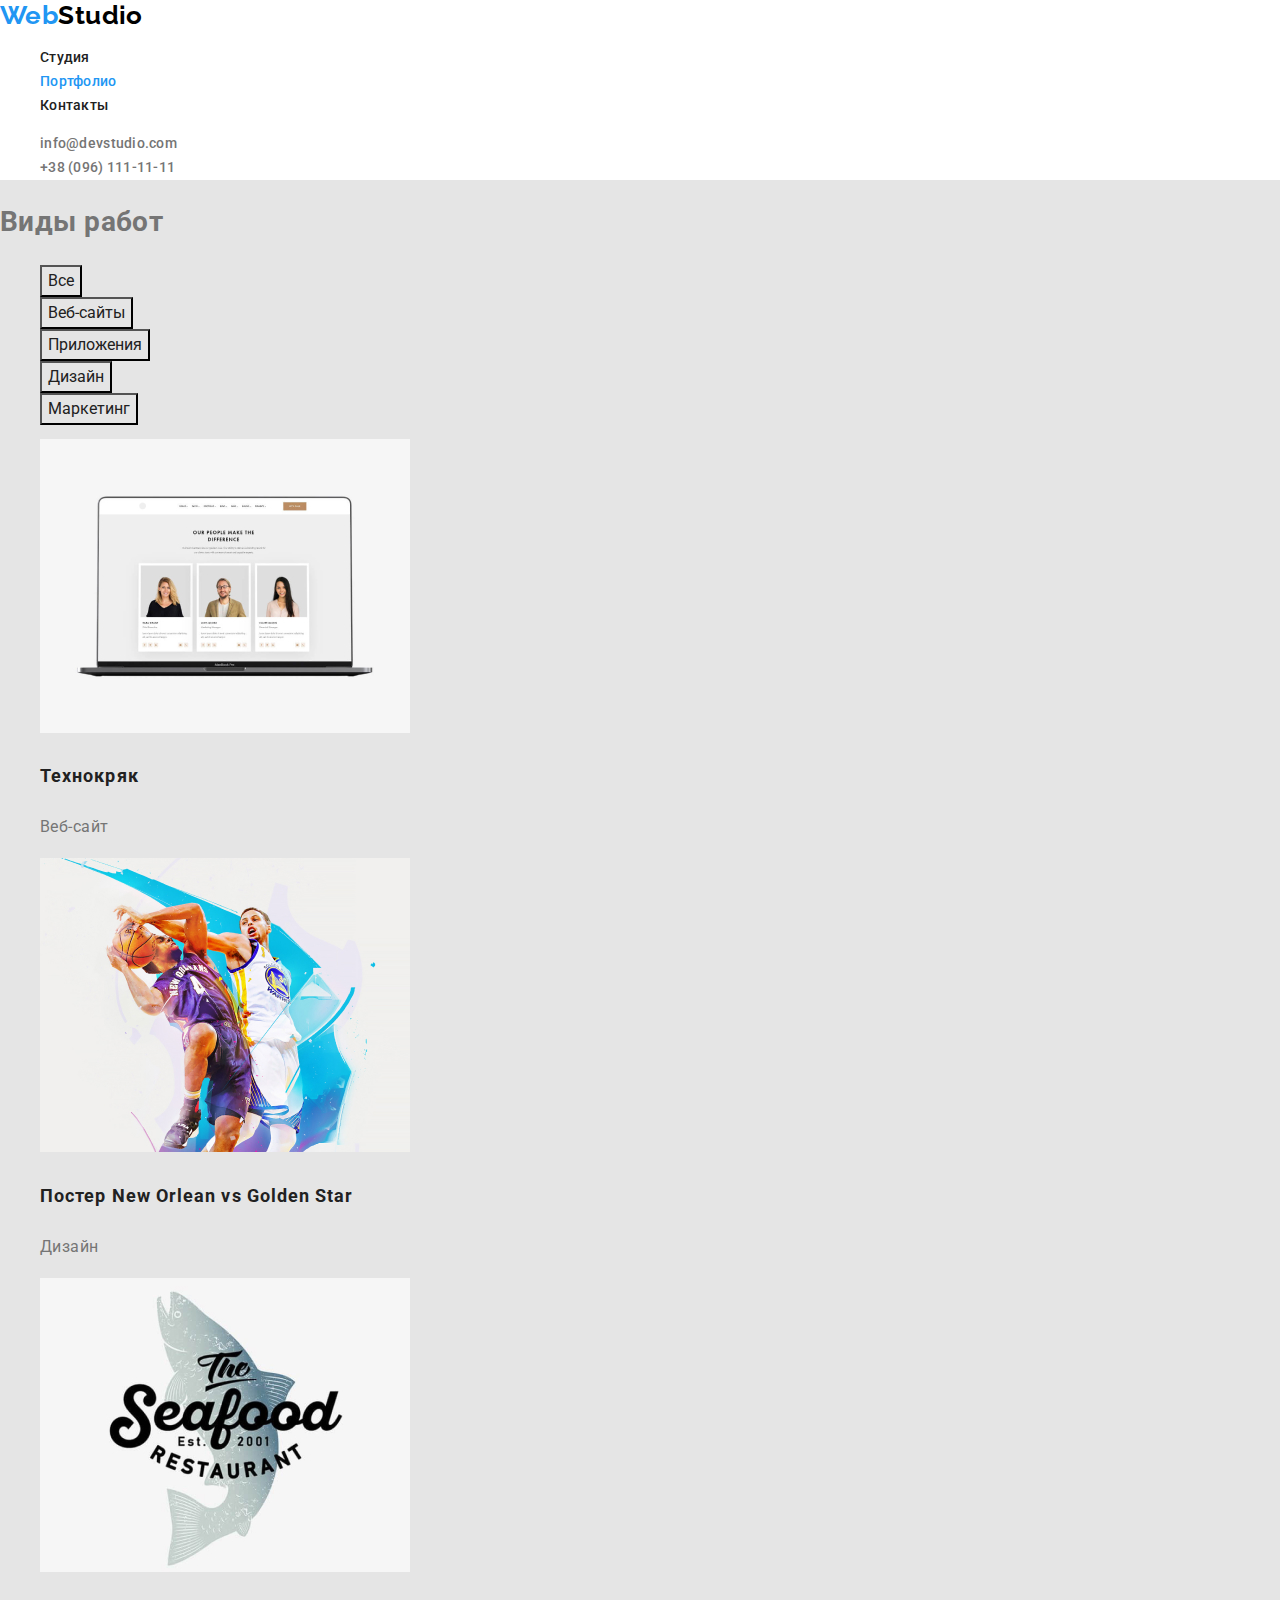
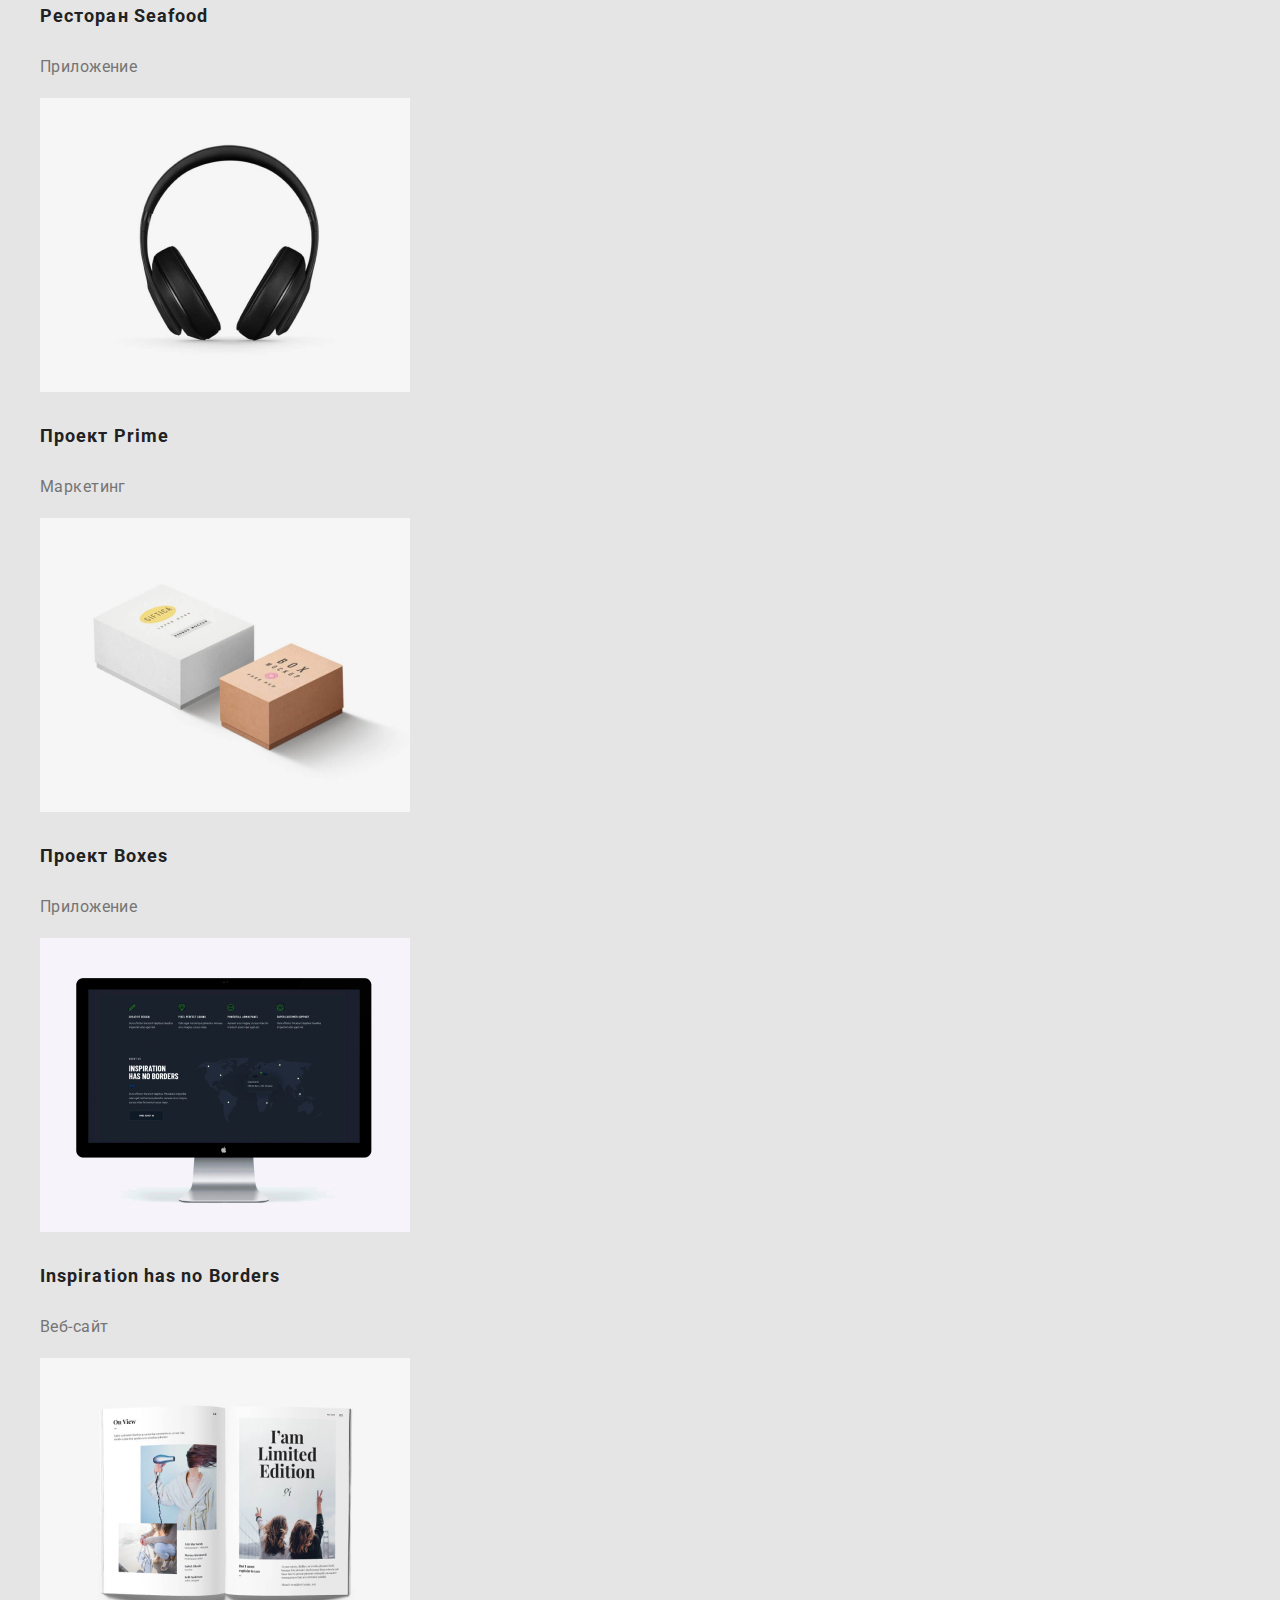
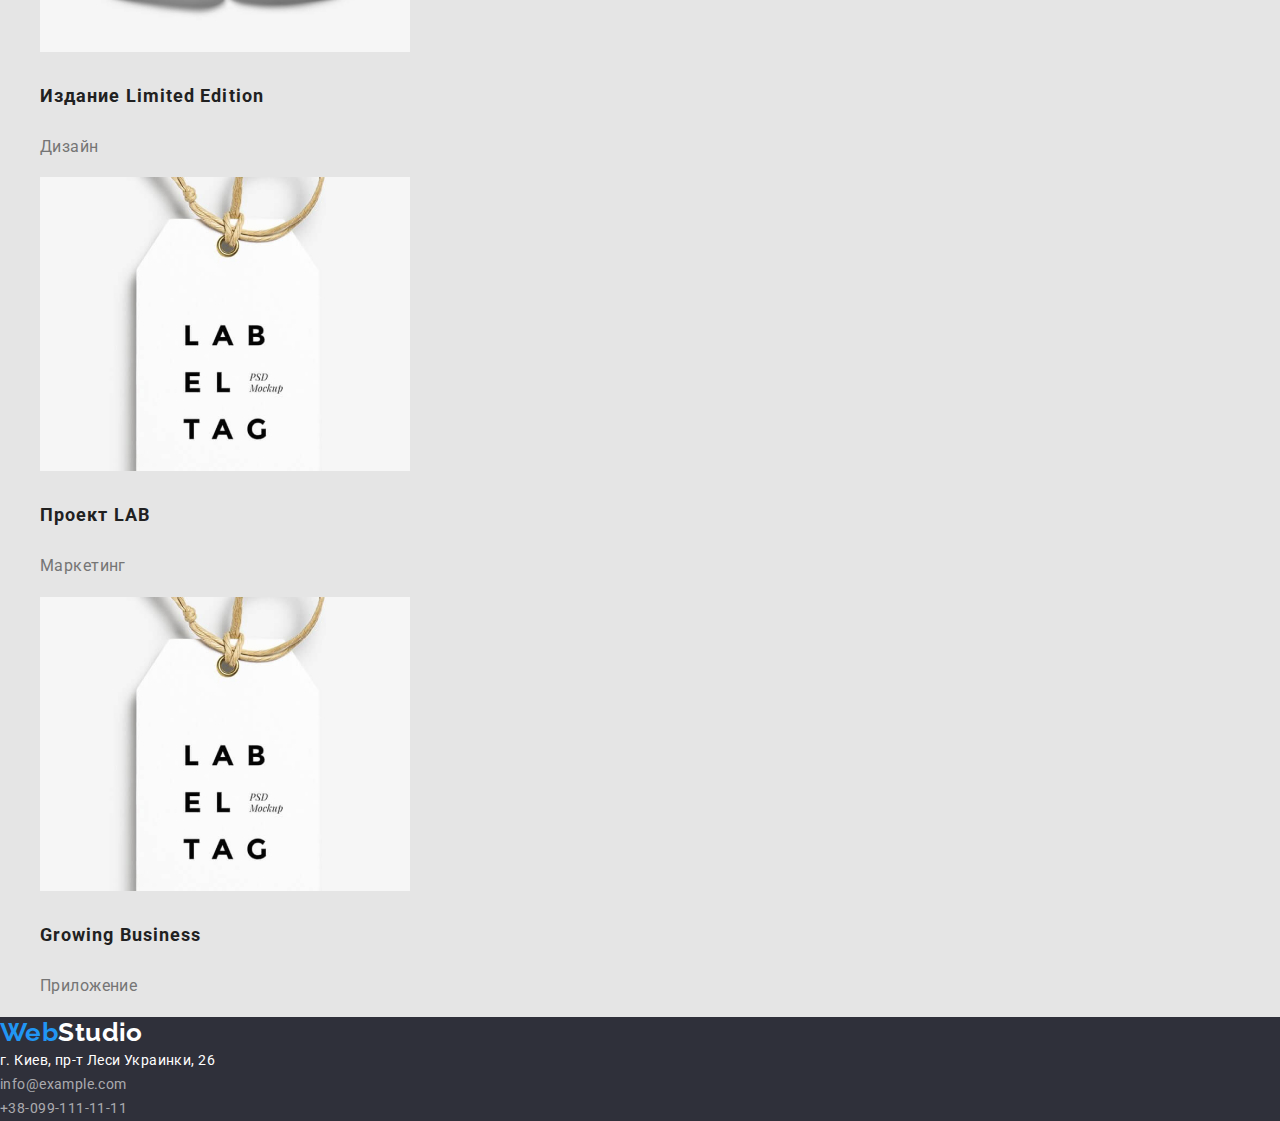
==== portfolio.html @ 55224fce "Копирование файлов" ====
<!DOCTYPE html>
<html lang="en">
  <head>
    <meta charset="UTF-8" />
    <meta name="viewport" content="width=device-width, initial-scale=1.0" />
    <title>Portfolio</title>
    <link
      rel="stylesheet"
      href="https://cdnjs.cloudflare.com/ajax/libs/modern-normalize/0.7.0/modern-normalize.min.css"
    />
    <link
      href="https://fonts.googleapis.com/css2?family=Raleway:wght@700&family=Roboto:wght@400;500;700;900&display=swap"
      rel="stylesheet"
    />
    <link rel="stylesheet" href="./css/style.css" />
  </head>

  <body class="body">
    <!--Шапка сайта-->
    <header class="header">
      <nav>
        <a href="./index.html" class="logo"
          ><span class="accent-logo">Web</span>Studio</a
        >

        <ul class="site-nav list">
          <li><a href="./index.html" class="link">Студия</a></li>
          <li><a href="./portfolio.html" class="link-current">Портфолио</a></li>
          <li><a href=" " class="link">Контакты</a></li>
        </ul>
      </nav>

      <ul class="adress list">
        <li>
          <a href="mailto:info@devstudio.com" class="email-tel"
            >info@devstudio.com</a
          >
        </li>
        <li>
          <a href="tel:+38096-111-11-11" class="email-tel"
            >+38 (096) 111-11-11</a
          >
        </li>
      </ul>
    </header>
    <main>
      <!--Портфолио-->
      <h1>Виды работ</h1>
      <ul class="list">
        <li><button type="button" class="button">Все</button></li>
        <li><button type="button" class="button">Веб-сайты</button></li>
        <li><button type="button" class="button">Приложения</button></li>
        <li><button type="button" class="button">Дизайн</button></li>
        <li><button type="button" class="button">Маркетинг</button></li>
      </ul>
      <section>
        <ul class="list">
          <li>
            <a href=""
              ><img
                src="./portfolio_images/img1.jpg"
                alt="фото людей"
                width="370"
              />
            </a>
            <h3 class="name-project">Технокряк</h3>
            <p class="name-work">
              Веб-сайт
            </p>
          </li>
          <li>
            <a href=""
              ><img
                src="./portfolio_images/img2.jpg"
                alt="спортсмены"
                width="370"
              />
            </a>
            <h3 class="name-project">Постер New Orlean vs Golden Star</h3>
            <p class="name-work">
              Дизайн
            </p>
          </li>
          <li>
            <a href=""
              ><img
                src="./portfolio_images/img3.jpg"
                alt="лого ресторана"
                width="370"
              />
            </a>
            <h3 class="name-project">Ресторан Seafood</h3>
            <p class="name-work">
              Приложение
            </p>
          </li>
          <li>
            <a href=""
              ><img
                src="./portfolio_images/img4.jpg"
                alt="наушники"
                width="370"
              />
            </a>
            <h3 class="name-project">Проект Prime</h3>
            <p class="name-work">
              Маркетинг
            </p>
          </li>
          <li>
            <a href=""
              ><img
                src="./portfolio_images/img5.jpg"
                alt="коробки"
                width="370"
              />
            </a>
            <h3 class="name-project">Проект Boxes</h3>
            <p class="name-work">
              Приложение
            </p>
          </li>
          <li>
            <a href=""
              ><img
                src="./portfolio_images/img6.jpg"
                alt="монитор"
                width="370"
              />
            </a>
            <h3 class="name-project">Inspiration has no Borders</h3>
            <p class="name-work">
              Веб-сайт
            </p>
          </li>
          <li>
            <a href=""
              ><img
                src="./portfolio_images/img7.jpg"
                alt="журнал"
                width="370"
              />
            </a>
            <h3 class="name-project">Издание Limited Edition</h3>
            <p class="name-work">
              Дизайн
            </p>
          </li>
          <li>
            <a href=""
              ><img src="./portfolio_images/img8.jpg" alt="лэйба" width="370" />
            </a>
            <h3 class="name-project">Проект LAB</h3>
            <p class="name-work">
              Маркетинг
            </p>
          </li>
          <li>
            <a href=""
              ><img
                src="./portfolio_images/img9.jpg"
                alt="наушники"
                width="370"
              />
            </a>
            <h3 class="name-project">Growing Business</h3>
            <p class="name-work">
              Приложение
            </p>
          </li>
        </ul>
      </section>
    </main>
    <!--Футер-->
    <footer class="footer">
      <a href="/" class="logo"><span class="accent-logo">Web</span>Studio</a>
      <address class="adress">
        г. Киев, пр-т Леси Украинки, 26 <br />
        <a href="mailto:info@example.com" class="email-tel">info@example.com</a>
        <br />
        <a href="tel:+38-099-111-11-11" class="email-tel">+38-099-111-11-11</a>
      </address>
    </footer>
  </body>
</html>
---- css/style.css ----
:root {
  --primary-text-colour: #757575;
  --title-text-colour: #212121;
  --accent-colour: #2196f3;
  --footer-text-colour: #ffffff;
  --background-buton: #f5f4fa;
  --primary-background-color: #e5e5e5;
  --sec-background-color: #f5f4fa;
  --background-header: #ffffff;
  --background-footer-hero: #2f303a;
}

.header {
  background-color: var(--background-header);
}

.body {
  background-color: var(--primary-background-color);
  color: var(--primary-text-colour);
  font-family: Roboto, sans-serif;
  font-size: 14px;
  font-weight: 400;
  letter-spacing: 0.03em;
  line-height: 1.71;
  font-style: normal;
}

.accent-logo {
  color: var(--accent-colour);
}

.logo {
  color: #000000;
  font-family: Raleway, sans-serif;
  font-style: normal;
  font-weight: 700;
  font-size: 26px;
  line-height: 1.2;
  text-decoration: none;
}

footer .logo {
  color: #ffffff;
  font-family: Raleway, sans-serif;
}

.list {
  list-style: none;
}

.header .email-tel {
  color: var(--primary-text-colour);
  font-weight: 500;
  line-height: 1.2;
  letter-spacing: 0.02em;
  text-decoration: none;
}

.header .email-tel:hover,
.header .email-tel:focus {
  color: var(--accent-colour);
}

.section-team {
  background-color: var(--sec-background-color);
}
.link {
  color: var(--title-text-colour);
  font-weight: 500;
  line-height: 1.14;
  letter-spacing: 0.02em;
  text-decoration: none;
}

.link:hover,
.link:focus {
  color: var(--accent-colour);
}
.link-current {
  color: var(--accent-colour);
  font-weight: 500;
  line-height: 1.14;
  letter-spacing: 0.02em;
  text-decoration: none;
}
.section-title {
  color: var(--title-text-colour);
  font-weight: 700;
  font-size: 36px;
  line-height: 1.17;
  text-align: center;
}

.hero {
  background-color: var(--background-footer-hero);
}
.hero-title {
  color: #ffffff;
  font-weight: 900;
  font-size: 44px;
  line-height: 1.36;
  text-align: center;
  letter-spacing: 0.06em;
  text-transform: uppercase;
}

.section-feature .list-title {
  color: var(--title-text-colour);
  font-size: 14px;
  font-weight: 700;
  line-height: 1.14;
  text-transform: uppercase;
}

.section-team .list-title {
  color: var(--title-text-colour);
  font-weight: 500;
  font-size: 16px;
  line-height: 1.19;
}

.section-team .text {
  font-size: 16px;
  line-height: 1.19;
}

.footer {
  background-color: var(--background-footer-hero);
}

.adress {
  color: #ffffff;
  font-style: normal;
}

.footer .email-tel {
  color: rgba(255, 255, 255, 0.6);
  text-decoration: none;
}
.email-tel:hover,
.email-tel:focus {
  color: var(--accent-colour);
}

.button {
  color: var(--title-text-colour);
  background-color: var(--primary-background-color);
  font-size: 16px;
  line-height: 1.62;
  font-family: inherit;
}
.button:hover,
.button:focus {
  color: #ffffff;
  background-color: var(--accent-colour);
}

.hero-button {
  color: #ffffff;
  background-color: var(--accent-colour);
  font-weight: 700;
  font-size: 16px;
  line-height: 1.87;
  letter-spacing: 0.06em;
  font-family: inherit;
}

.name-work {
  font-size: 16px;
  line-height: 1.87;
}
.name-project {
  color: var(--title-text-colour);
  font-weight: bold;
  font-size: 18px;
  line-height: 2;
  letter-spacing: 0.06em;
}

/*цвет лого #2196F3 и #000000 */
/*основной цвет шапки и тела #212121 */
/*цвет телефона #757575 */
/* вторичный цвет #757575  */
/*белого фона #FFFFFF*/
/*цвет емайл и телефона в футере rgba(255, 255, 255, 0.6)*/
/* основной цвет фона #E5E5E5 */
/* дополнительный цвет фона #F5F4FA */
/* цвет фона футера #2F303A */
/* цвет фона хедера #FFFFFF */
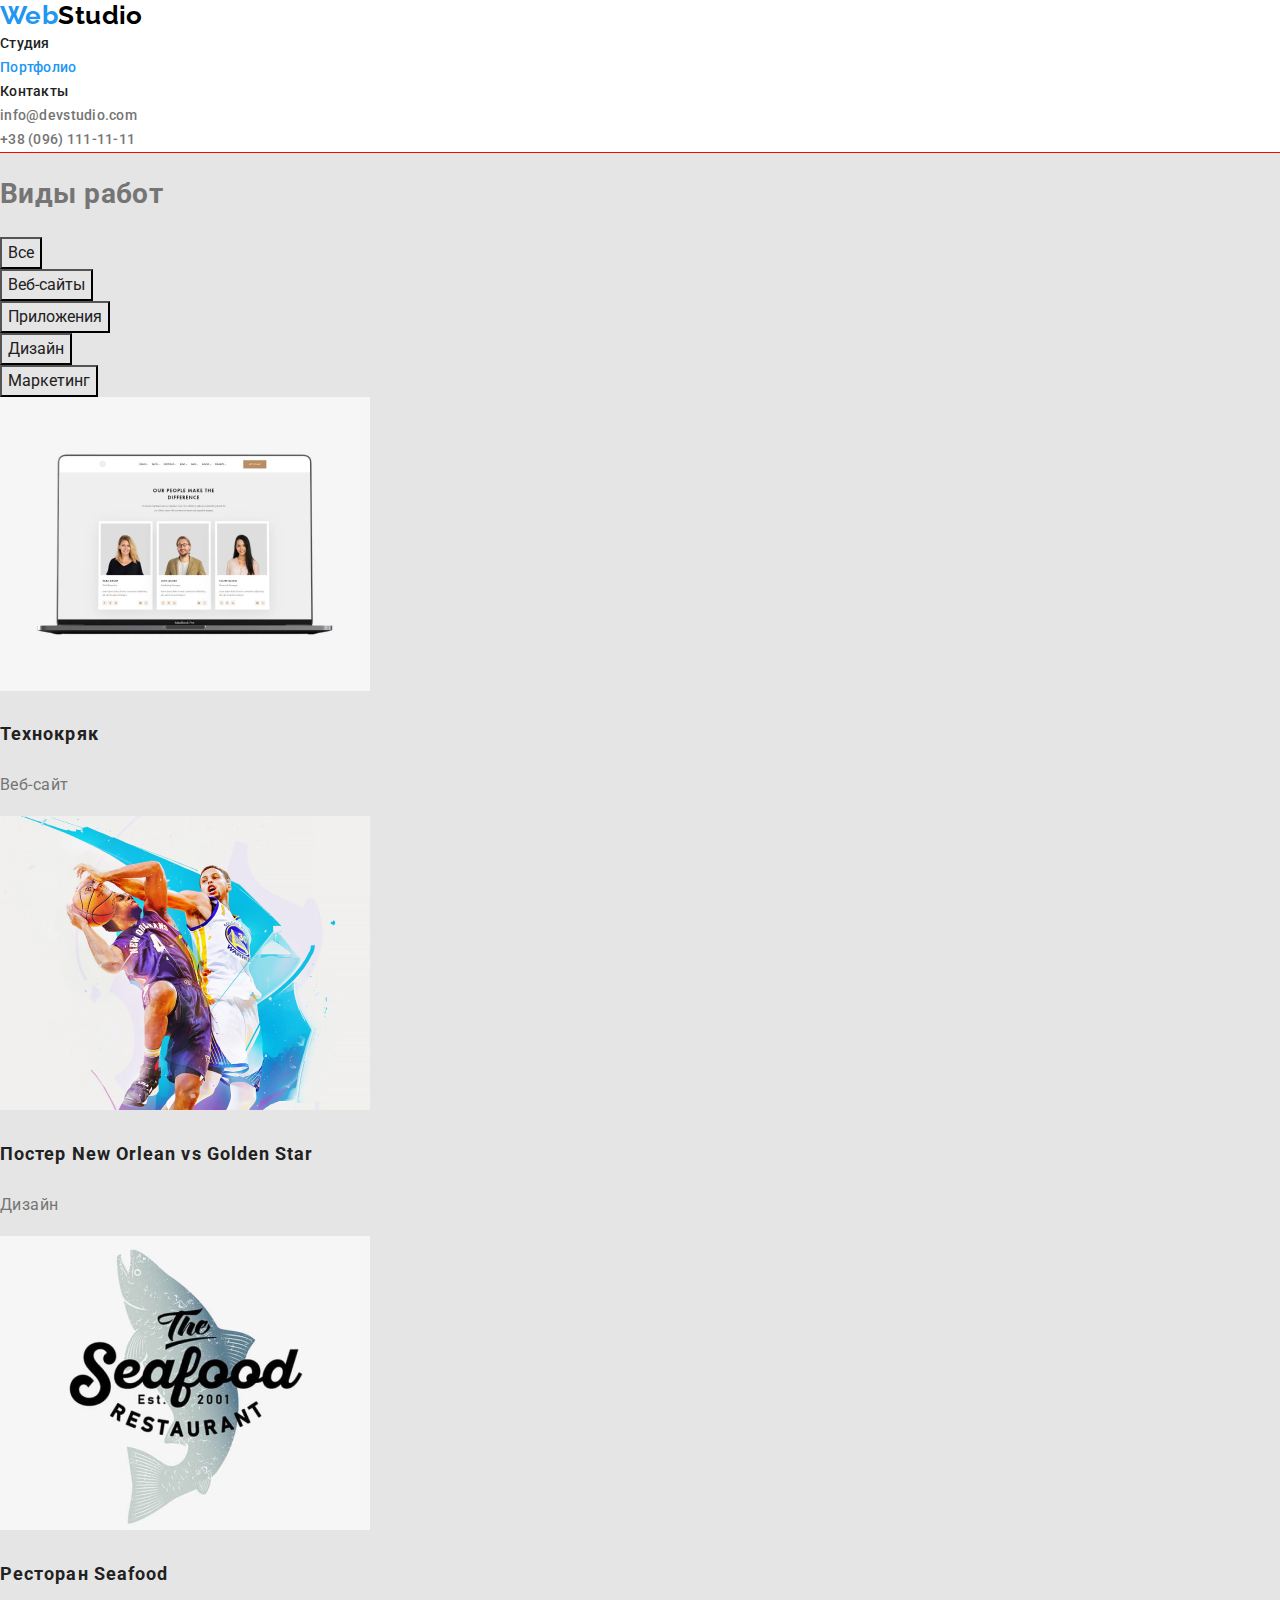
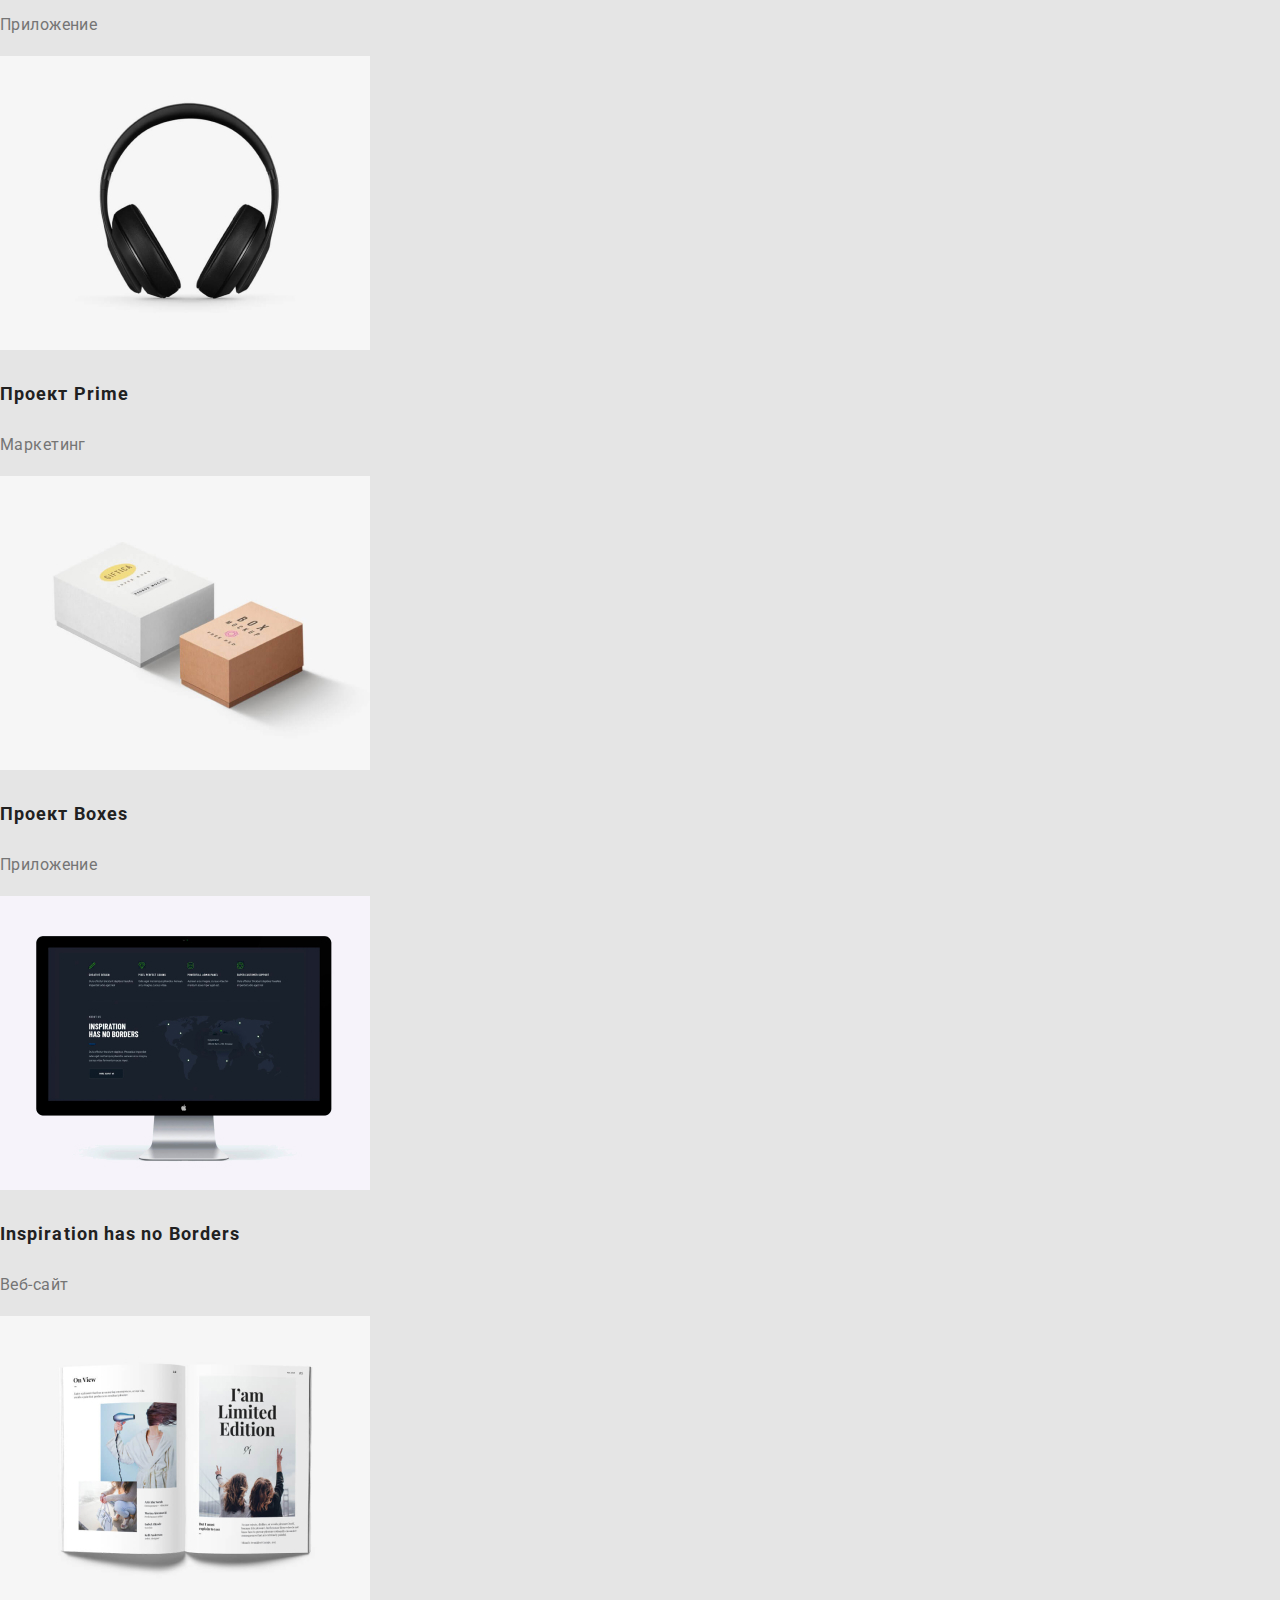
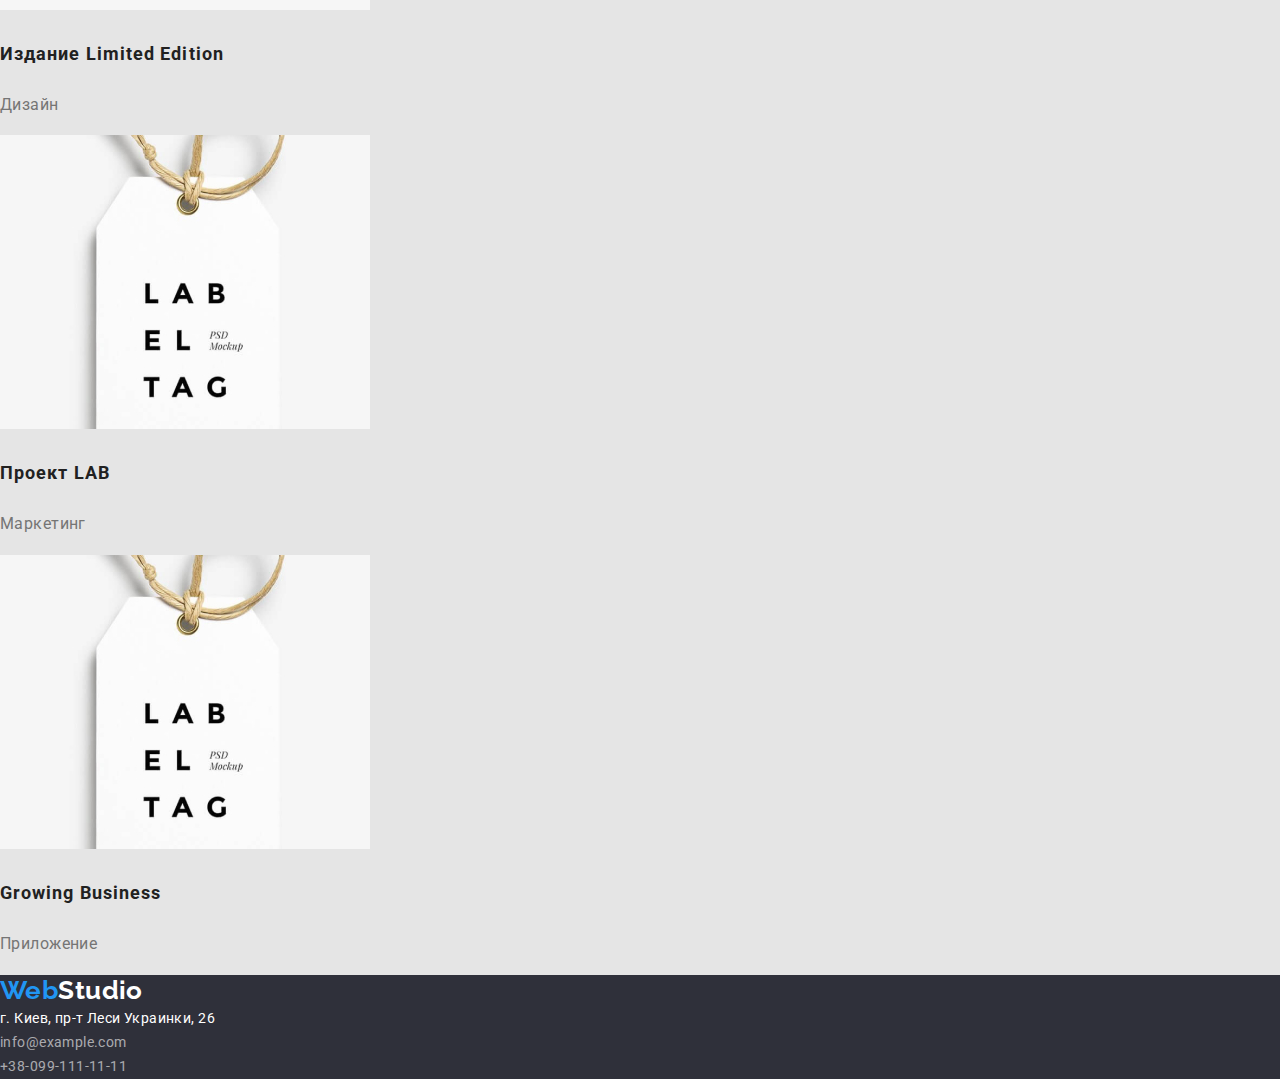
==== commit b4b627e8: "Оформление секции Герой" ====
--- a/portfolio.html
+++ b/portfolio.html
@@ -5,13 +5,14 @@
     <meta name="viewport" content="width=device-width, initial-scale=1.0" />
     <title>Portfolio</title>
     <link
+      href="https://fonts.googleapis.com/css2?family=Raleway:wght@700&family=Roboto:wght@400;500;700;900&display=swap"
+      rel="stylesheet"
+    />
+    <link
       rel="stylesheet"
       href="https://cdnjs.cloudflare.com/ajax/libs/modern-normalize/0.7.0/modern-normalize.min.css"
     />
-    <link
-      href="https://fonts.googleapis.com/css2?family=Raleway:wght@700&family=Roboto:wght@400;500;700;900&display=swap"
-      rel="stylesheet"
-    />
+
     <link rel="stylesheet" href="./css/style.css" />
   </head>
 
@@ -64,9 +65,7 @@
               />
             </a>
             <h3 class="name-project">Технокряк</h3>
-            <p class="name-work">
-              Веб-сайт
-            </p>
+            <p class="name-work">Веб-сайт</p>
           </li>
           <li>
             <a href=""
@@ -77,9 +76,7 @@
               />
             </a>
             <h3 class="name-project">Постер New Orlean vs Golden Star</h3>
-            <p class="name-work">
-              Дизайн
-            </p>
+            <p class="name-work">Дизайн</p>
           </li>
           <li>
             <a href=""
@@ -90,9 +87,7 @@
               />
             </a>
             <h3 class="name-project">Ресторан Seafood</h3>
-            <p class="name-work">
-              Приложение
-            </p>
+            <p class="name-work">Приложение</p>
           </li>
           <li>
             <a href=""
@@ -103,9 +98,7 @@
               />
             </a>
             <h3 class="name-project">Проект Prime</h3>
-            <p class="name-work">
-              Маркетинг
-            </p>
+            <p class="name-work">Маркетинг</p>
           </li>
           <li>
             <a href=""
@@ -116,9 +109,7 @@
               />
             </a>
             <h3 class="name-project">Проект Boxes</h3>
-            <p class="name-work">
-              Приложение
-            </p>
+            <p class="name-work">Приложение</p>
           </li>
           <li>
             <a href=""
@@ -129,9 +120,7 @@
               />
             </a>
             <h3 class="name-project">Inspiration has no Borders</h3>
-            <p class="name-work">
-              Веб-сайт
-            </p>
+            <p class="name-work">Веб-сайт</p>
           </li>
           <li>
             <a href=""
@@ -142,18 +131,14 @@
               />
             </a>
             <h3 class="name-project">Издание Limited Edition</h3>
-            <p class="name-work">
-              Дизайн
-            </p>
+            <p class="name-work">Дизайн</p>
           </li>
           <li>
             <a href=""
               ><img src="./portfolio_images/img8.jpg" alt="лэйба" width="370" />
             </a>
             <h3 class="name-project">Проект LAB</h3>
-            <p class="name-work">
-              Маркетинг
-            </p>
+            <p class="name-work">Маркетинг</p>
           </li>
           <li>
             <a href=""
@@ -164,9 +149,7 @@
               />
             </a>
             <h3 class="name-project">Growing Business</h3>
-            <p class="name-work">
-              Приложение
-            </p>
+            <p class="name-work">Приложение</p>
           </li>
         </ul>
       </section>
--- a/css/style.css
+++ b/css/style.css
@@ -12,6 +12,7 @@
 
 .header {
   background-color: var(--background-header);
+  outline: 1px solid red;
 }
 
 .body {
@@ -46,6 +47,8 @@
 
 .list {
   list-style: none;
+  padding: 0;
+  margin: 0;
 }
 
 .header .email-tel {
@@ -93,15 +96,22 @@
 
 .hero {
   background-color: var(--background-footer-hero);
+  text-align: center;
+  width: 1600px;
+  height: 600px;
+  outline: 1px solid red;
 }
 .hero-title {
   color: #ffffff;
   font-weight: 900;
   font-size: 44px;
   line-height: 1.36;
-  text-align: center;
   letter-spacing: 0.06em;
   text-transform: uppercase;
+  padding-top: 200px;
+  margin-top: 0;
+  margin-bottom: 30px;
+  outline: 1px solid red;
 }
 
 .section-feature .list-title {
@@ -156,6 +166,9 @@
 }
 
 .hero-button {
+  border-radius: 4px;
+  padding: 10px 32px;
+  border-width: 0;
   color: #ffffff;
   background-color: var(--accent-colour);
   font-weight: 700;
@@ -163,6 +176,8 @@
   line-height: 1.87;
   letter-spacing: 0.06em;
   font-family: inherit;
+  margin-bottom: 200px;
+  outline: 1px solid red;
 }
 
 .name-work {
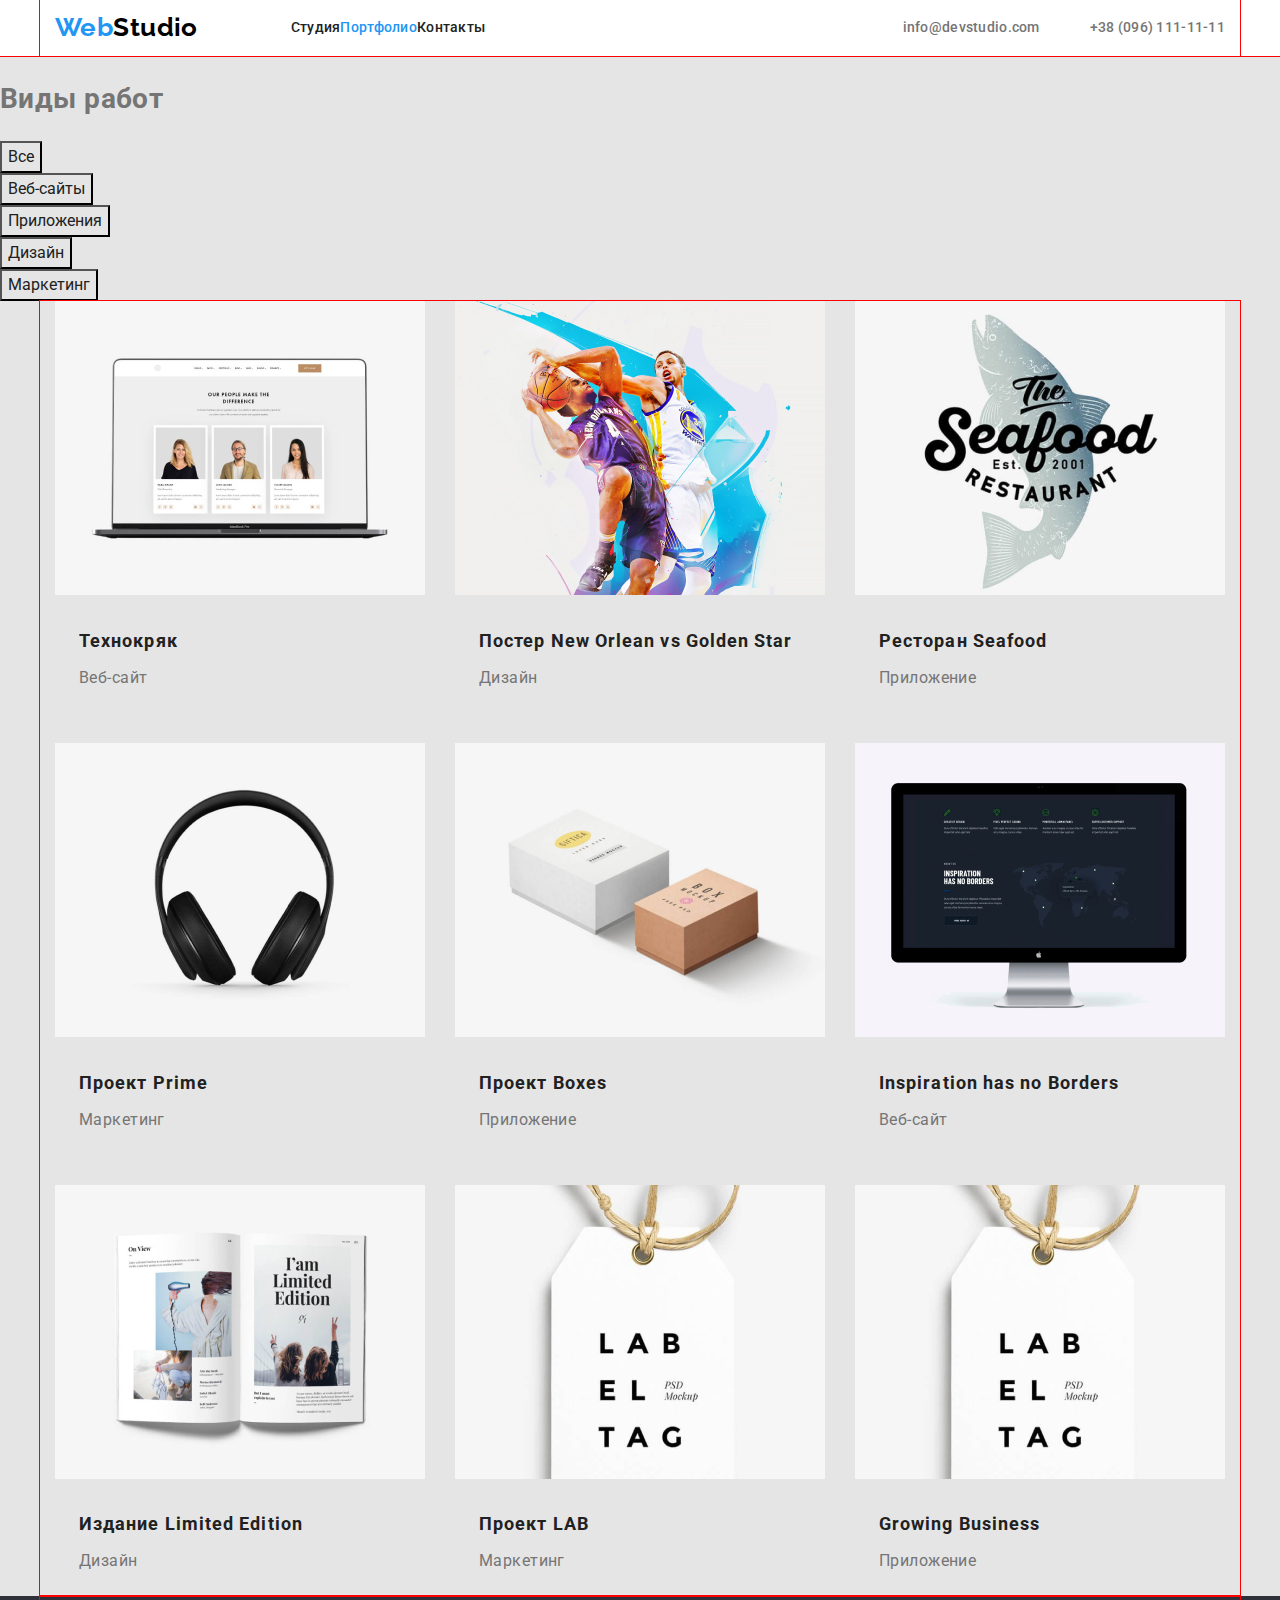
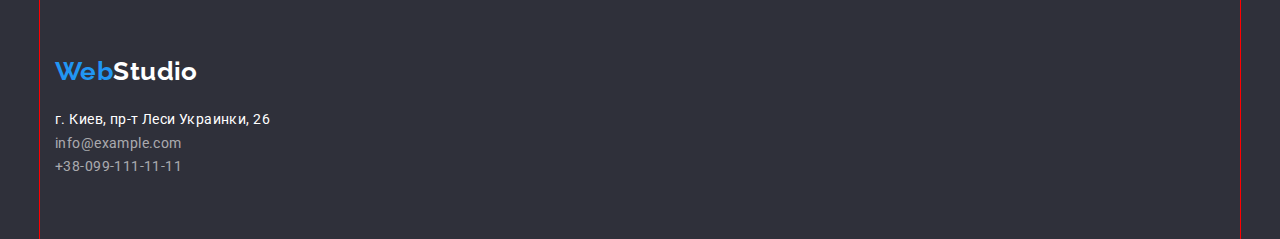
==== commit 4a3d39f6: "Галлерея" ====
--- a/portfolio.html
+++ b/portfolio.html
@@ -19,7 +19,8 @@
   <body class="body">
     <!--Шапка сайта-->
     <header class="header">
-      <nav>
+      <div class="container menu">
+      <nav class="nav">
         <a href="./index.html" class="logo"
           ><span class="accent-logo">Web</span>Studio</a
         >
@@ -32,17 +33,18 @@
       </nav>
 
       <ul class="adress list">
-        <li>
+        <li class="item">
           <a href="mailto:info@devstudio.com" class="email-tel"
             >info@devstudio.com</a
           >
-        </li>
-        <li>
+        </li >
+        <li class="item">
           <a href="tel:+38096-111-11-11" class="email-tel"
             >+38 (096) 111-11-11</a
           >
         </li>
       </ul>
+    </div>
     </header>
     <main>
       <!--Портфолио-->
@@ -55,9 +57,10 @@
         <li><button type="button" class="button">Маркетинг</button></li>
       </ul>
       <section>
-        <ul class="list">
-          <li>
-            <a href=""
+        <div class="container">
+        <ul class="list-gallery">
+          <li class="gallery">
+            <a href="" class="picture"
               ><img
                 src="./portfolio_images/img1.jpg"
                 alt="фото людей"
@@ -67,8 +70,8 @@
             <h3 class="name-project">Технокряк</h3>
             <p class="name-work">Веб-сайт</p>
           </li>
-          <li>
-            <a href=""
+          <li class="gallery">
+            <a href="" class="picture"
               ><img
                 src="./portfolio_images/img2.jpg"
                 alt="спортсмены"
@@ -78,8 +81,8 @@
             <h3 class="name-project">Постер New Orlean vs Golden Star</h3>
             <p class="name-work">Дизайн</p>
           </li>
-          <li>
-            <a href=""
+          <li class="gallery">
+            <a href="" class="picture"
               ><img
                 src="./portfolio_images/img3.jpg"
                 alt="лого ресторана"
@@ -89,8 +92,8 @@
             <h3 class="name-project">Ресторан Seafood</h3>
             <p class="name-work">Приложение</p>
           </li>
-          <li>
-            <a href=""
+          <li class="gallery">
+            <a href="" class="picture"
               ><img
                 src="./portfolio_images/img4.jpg"
                 alt="наушники"
@@ -100,8 +103,8 @@
             <h3 class="name-project">Проект Prime</h3>
             <p class="name-work">Маркетинг</p>
           </li>
-          <li>
-            <a href=""
+          <li class="gallery">
+            <a href="" class="picture"
               ><img
                 src="./portfolio_images/img5.jpg"
                 alt="коробки"
@@ -111,8 +114,8 @@
             <h3 class="name-project">Проект Boxes</h3>
             <p class="name-work">Приложение</p>
           </li>
-          <li>
-            <a href=""
+          <li class="gallery">
+            <a href="" class="picture"
               ><img
                 src="./portfolio_images/img6.jpg"
                 alt="монитор"
@@ -122,8 +125,8 @@
             <h3 class="name-project">Inspiration has no Borders</h3>
             <p class="name-work">Веб-сайт</p>
           </li>
-          <li>
-            <a href=""
+          <li class="gallery">
+            <a href="" class="picture"
               ><img
                 src="./portfolio_images/img7.jpg"
                 alt="журнал"
@@ -133,15 +136,15 @@
             <h3 class="name-project">Издание Limited Edition</h3>
             <p class="name-work">Дизайн</p>
           </li>
-          <li>
-            <a href=""
+          <li class="gallery">
+            <a href="" class="picture"
               ><img src="./portfolio_images/img8.jpg" alt="лэйба" width="370" />
             </a>
             <h3 class="name-project">Проект LAB</h3>
             <p class="name-work">Маркетинг</p>
           </li>
-          <li>
-            <a href=""
+          <li class="gallery">
+            <a href="" class="picture"
               ><img
                 src="./portfolio_images/img9.jpg"
                 alt="наушники"
@@ -152,10 +155,12 @@
             <p class="name-work">Приложение</p>
           </li>
         </ul>
+      </div>
       </section>
     </main>
     <!--Футер-->
     <footer class="footer">
+      <div class="container"> 
       <a href="/" class="logo"><span class="accent-logo">Web</span>Studio</a>
       <address class="adress">
         г. Киев, пр-т Леси Украинки, 26 <br />
@@ -163,6 +168,7 @@
         <br />
         <a href="tel:+38-099-111-11-11" class="email-tel">+38-099-111-11-11</a>
       </address>
+    </div> 
     </footer>
   </body>
 </html>
--- a/css/style.css
+++ b/css/style.css
@@ -31,7 +31,7 @@
 }
 
 .logo {
-  color: #000000;
+   color: #000000;
   font-family: Raleway, sans-serif;
   font-style: normal;
   font-weight: 700;
@@ -43,13 +43,31 @@
 footer .logo {
   color: #ffffff;
   font-family: Raleway, sans-serif;
+  padding-top: 60px;
+  margin-bottom: 20px;
+  display: block;
 }
 
 .list {
-  list-style: none;
+   list-style: none;
   padding: 0;
   margin: 0;
 }
+
+.section-feature .list {
+  display: flex;
+  justify-content: space-between;
+    }
+
+  .section .list {
+    display: flex;
+    justify-content: space-between;
+  }
+
+  .section-team .list {
+    display: flex;
+    justify-content: space-between;
+  }
 
 .header .email-tel {
   color: var(--primary-text-colour);
@@ -67,12 +85,18 @@
 .section-team {
   background-color: var(--sec-background-color);
 }
+
 .link {
+  display: block;
+  padding-top: 20px;
+  padding-bottom: 20px;
+
   color: var(--title-text-colour);
   font-weight: 500;
   line-height: 1.14;
   letter-spacing: 0.02em;
   text-decoration: none;
+   
 }
 
 .link:hover,
@@ -80,6 +104,10 @@
   color: var(--accent-colour);
 }
 .link-current {
+  display: block;
+  padding-top: 20px;
+  padding-bottom: 20px;
+
   color: var(--accent-colour);
   font-weight: 500;
   line-height: 1.14;
@@ -92,13 +120,14 @@
   font-size: 36px;
   line-height: 1.17;
   text-align: center;
+  margin-top: 94px;
+  margin-bottom: 50px;
 }
 
 .hero {
   background-color: var(--background-footer-hero);
   text-align: center;
-  width: 1600px;
-  height: 600px;
+  margin-bottom: 94px;
   outline: 1px solid red;
 }
 .hero-title {
@@ -114,24 +143,44 @@
   outline: 1px solid red;
 }
 
+.section {
+  padding-bottom: 94px;
+}
+.section-feature {
+  margin-bottom: 103px;
+}
+
 .section-feature .list-title {
   color: var(--title-text-colour);
   font-size: 14px;
   font-weight: 700;
   line-height: 1.14;
   text-transform: uppercase;
+  margin-top: 0;
+  margin-bottom: 10px;
+}
+
+.section-team {
+  display: flex;
 }
 
 .section-team .list-title {
+  text-align: center;
   color: var(--title-text-colour);
   font-weight: 500;
   font-size: 16px;
   line-height: 1.19;
+  margin-top: 30;
+  margin-bottom: 10px;
 }
 
 .section-team .text {
+  text-align: center;
+  padding-bottom: 30px;
   font-size: 16px;
   line-height: 1.19;
+  margin-top: 0;
+  margin-bottom: 0;
 }
 
 .footer {
@@ -139,8 +188,15 @@
 }
 
 .adress {
+  display: flex;
+  margin-left: auto;
   color: #ffffff;
   font-style: normal;
+}
+
+.footer .adress {
+  display: block;
+  padding-bottom: 60px;
 }
 
 .footer .email-tel {
@@ -183,6 +239,8 @@
 .name-work {
   font-size: 16px;
   line-height: 1.87;
+  padding-bottom: 20px;
+  margin-left: 24px;
 }
 .name-project {
   color: var(--title-text-colour);
@@ -190,7 +248,77 @@
   font-size: 18px;
   line-height: 2;
   letter-spacing: 0.06em;
-}
+  margin-top: 20px;
+  margin-bottom: 4px;
+  margin-left: 24px;
+
+}
+
+.container {
+ width: 1200px; 
+ padding-left: 15px;
+ padding-right: 15px;
+ margin-left: auto;
+ margin-right: auto;
+ outline: 1px solid red;
+}
+
+ p {
+  margin-top: 0;
+  margin-bottom: 0;
+} 
+.nav {
+  display: flex;
+  align-items: center;
+}
+.site-nav {
+  display: flex;
+  margin-left: 93px;
+}
+
+.site-nav .item + .item {
+  margin-left: 50px;
+}
+.adress .item + .item {
+  margin-left: 50px;
+}
+
+.menu {
+  display: flex;
+  align-items: center;
+}
+
+.list .feature + .feature {
+  margin-left: 30px;
+}
+
+.list-gallery {
+  display: flex;
+  flex-wrap: wrap;
+  list-style: none;
+  padding: 0;
+  margin: 0;
+
+}
+
+.gallery {
+  width: calc ((100%-60px)/3);
+  margin-right: 30px;
+  margin-bottom: 30px;
+}
+
+.gallery:nth-child(3n) {
+  margin-right: 0;
+}
+
+.gallery:nth-last-child(-n+3) {
+  margin-bottom: 0;
+}
+ .picture {
+  display: block;
+} 
+
+
 
 /*цвет лого #2196F3 и #000000 */
 /*основной цвет шапки и тела #212121 */
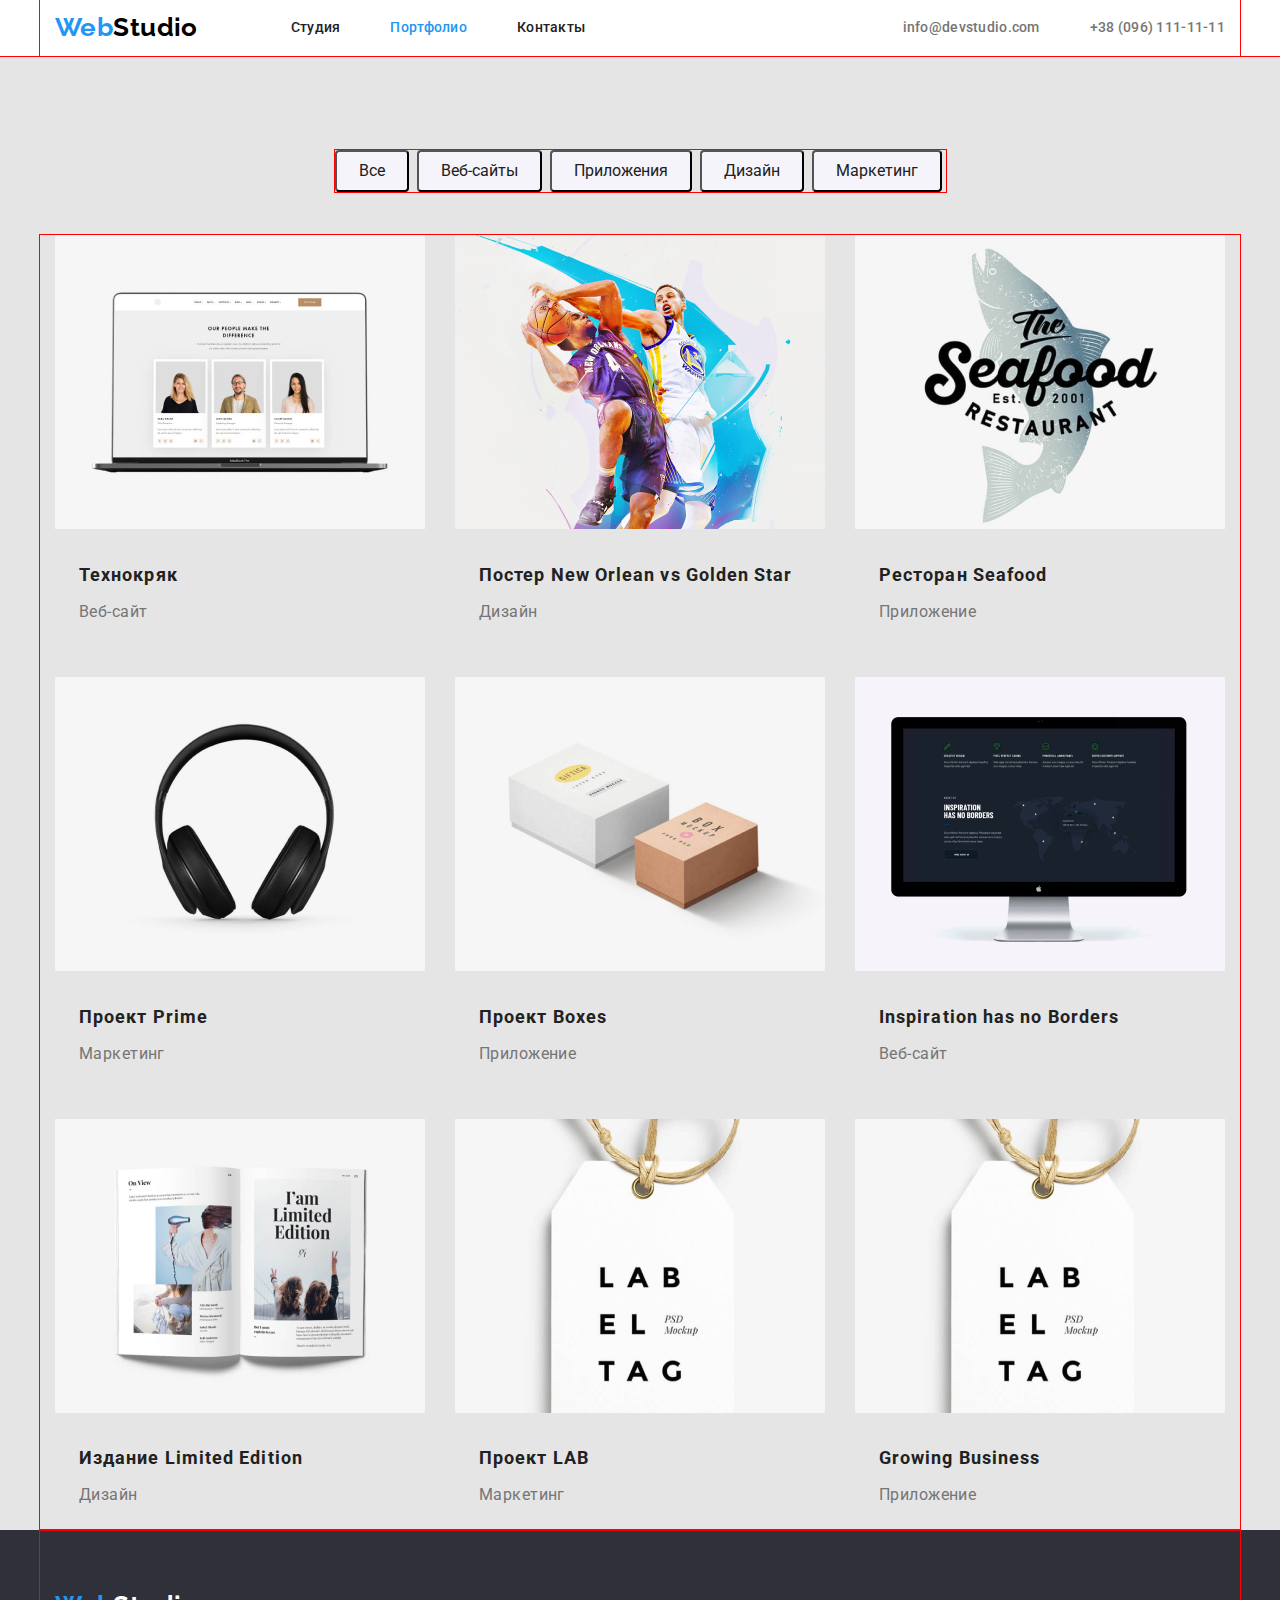
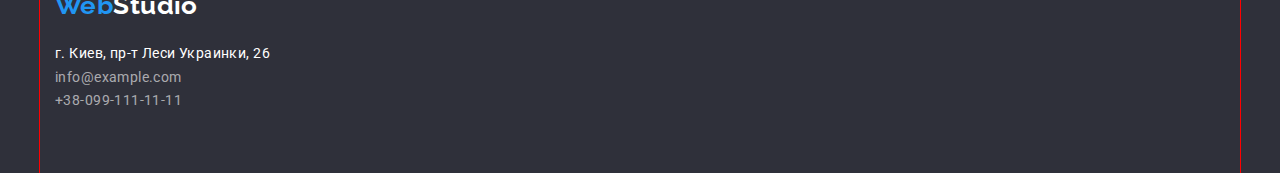
==== commit 45c16976: "Исправление ошибок" ====
--- a/portfolio.html
+++ b/portfolio.html
@@ -26,9 +26,9 @@
         >
 
         <ul class="site-nav list">
-          <li><a href="./index.html" class="link">Студия</a></li>
-          <li><a href="./portfolio.html" class="link-current">Портфолио</a></li>
-          <li><a href=" " class="link">Контакты</a></li>
+          <li class="item"><a href="./index.html" class="link">Студия</a></li>
+          <li class="item"><a href="./portfolio.html" class="link-current">Портфолио</a></li>
+          <li class="item"><a href=" " class="link">Контакты</a></li>
         </ul>
       </nav>
 
@@ -48,17 +48,19 @@
     </header>
     <main>
       <!--Портфолио-->
-      <h1>Виды работ</h1>
-      <ul class="list">
-        <li><button type="button" class="button">Все</button></li>
-        <li><button type="button" class="button">Веб-сайты</button></li>
-        <li><button type="button" class="button">Приложения</button></li>
-        <li><button type="button" class="button">Дизайн</button></li>
-        <li><button type="button" class="button">Маркетинг</button></li>
+      <!-- <h1>Виды работ</h1> -->
+      <div class="container-filter">
+      <ul class="portfolio list">
+        <li class="filter"><button type="button" class="button">Все</button></li>
+        <li class="filter"><button type="button" class="button">Веб-сайты</button></li>
+        <li class="filter"><button type="button" class="button">Приложения</button></li>
+        <li class="filter"><button type="button" class="button">Дизайн</button></li>
+        <li class="filter"><button type="button" class="button">Маркетинг</button></li>
       </ul>
+    </div>
       <section>
         <div class="container">
-        <ul class="list-gallery">
+        <ul class="list-gallery list">
           <li class="gallery">
             <a href="" class="picture"
               ><img
--- a/css/style.css
+++ b/css/style.css
@@ -49,12 +49,12 @@
 }
 
 .list {
-   list-style: none;
+  list-style: none;
   padding: 0;
   margin: 0;
 }
 
-.section-feature .list {
+ .section-feature .list {
   display: flex;
   justify-content: space-between;
     }
@@ -62,13 +62,9 @@
   .section .list {
     display: flex;
     justify-content: space-between;
-  }
-
-  .section-team .list {
-    display: flex;
-    justify-content: space-between;
-  }
-
+  } 
+
+  
 .header .email-tel {
   color: var(--primary-text-colour);
   font-weight: 500;
@@ -84,7 +80,7 @@
 
 .section-team {
   background-color: var(--sec-background-color);
-}
+  }
 
 .link {
   display: block;
@@ -160,10 +156,6 @@
   margin-bottom: 10px;
 }
 
-.section-team {
-  display: flex;
-}
-
 .section-team .list-title {
   text-align: center;
   color: var(--title-text-colour);
@@ -209,8 +201,10 @@
 }
 
 .button {
-  color: var(--title-text-colour);
-  background-color: var(--primary-background-color);
+  border-radius: 4px;
+  padding: 6px 22px;
+  color: var(--title-text-colour);
+  background-color: var(--sec-background-color);
   font-size: 16px;
   line-height: 1.62;
   font-family: inherit;
@@ -263,6 +257,18 @@
  outline: 1px solid red;
 }
 
+.container-filter {
+  width: 611px;
+  margin-left: auto;
+ margin-right: auto;
+ outline: 1px solid red;
+}
+.container-filter .list {
+  display: flex;
+  margin-top: 94px;
+  margin-bottom: 43px;
+}
+
  p {
   margin-top: 0;
   margin-bottom: 0;
@@ -295,10 +301,7 @@
 .list-gallery {
   display: flex;
   flex-wrap: wrap;
-  list-style: none;
-  padding: 0;
-  margin: 0;
-
+ 
 }
 
 .gallery {
@@ -314,10 +317,39 @@
 .gallery:nth-last-child(-n+3) {
   margin-bottom: 0;
 }
- .picture {
-  display: block;
-} 
-
+ /* .picture {
+  display: block;
+}  */
+
+.portfolio .filter + .filter {
+  margin-left: 8px;
+}
+.list-example {
+  display: flex;
+  flex: flex-wrap;
+  
+}
+.example {
+  width: calc ((100%-60)/3);
+  margin-right: 30px;
+
+.example:nth-child(3n) {
+  margin-right: 0;
+}
+
+.list-team {
+  display: flex;
+  /* flex-wrap: wrap; */
+  }
+
+.team {
+  width: calc ((100%-90)/4);
+  margin-right: 30px;
+  /* display: inline-block; */
+}
+.team:nth-child(4n) {
+  margin-right: 0;
+}
 
 
 /*цвет лого #2196F3 и #000000 */
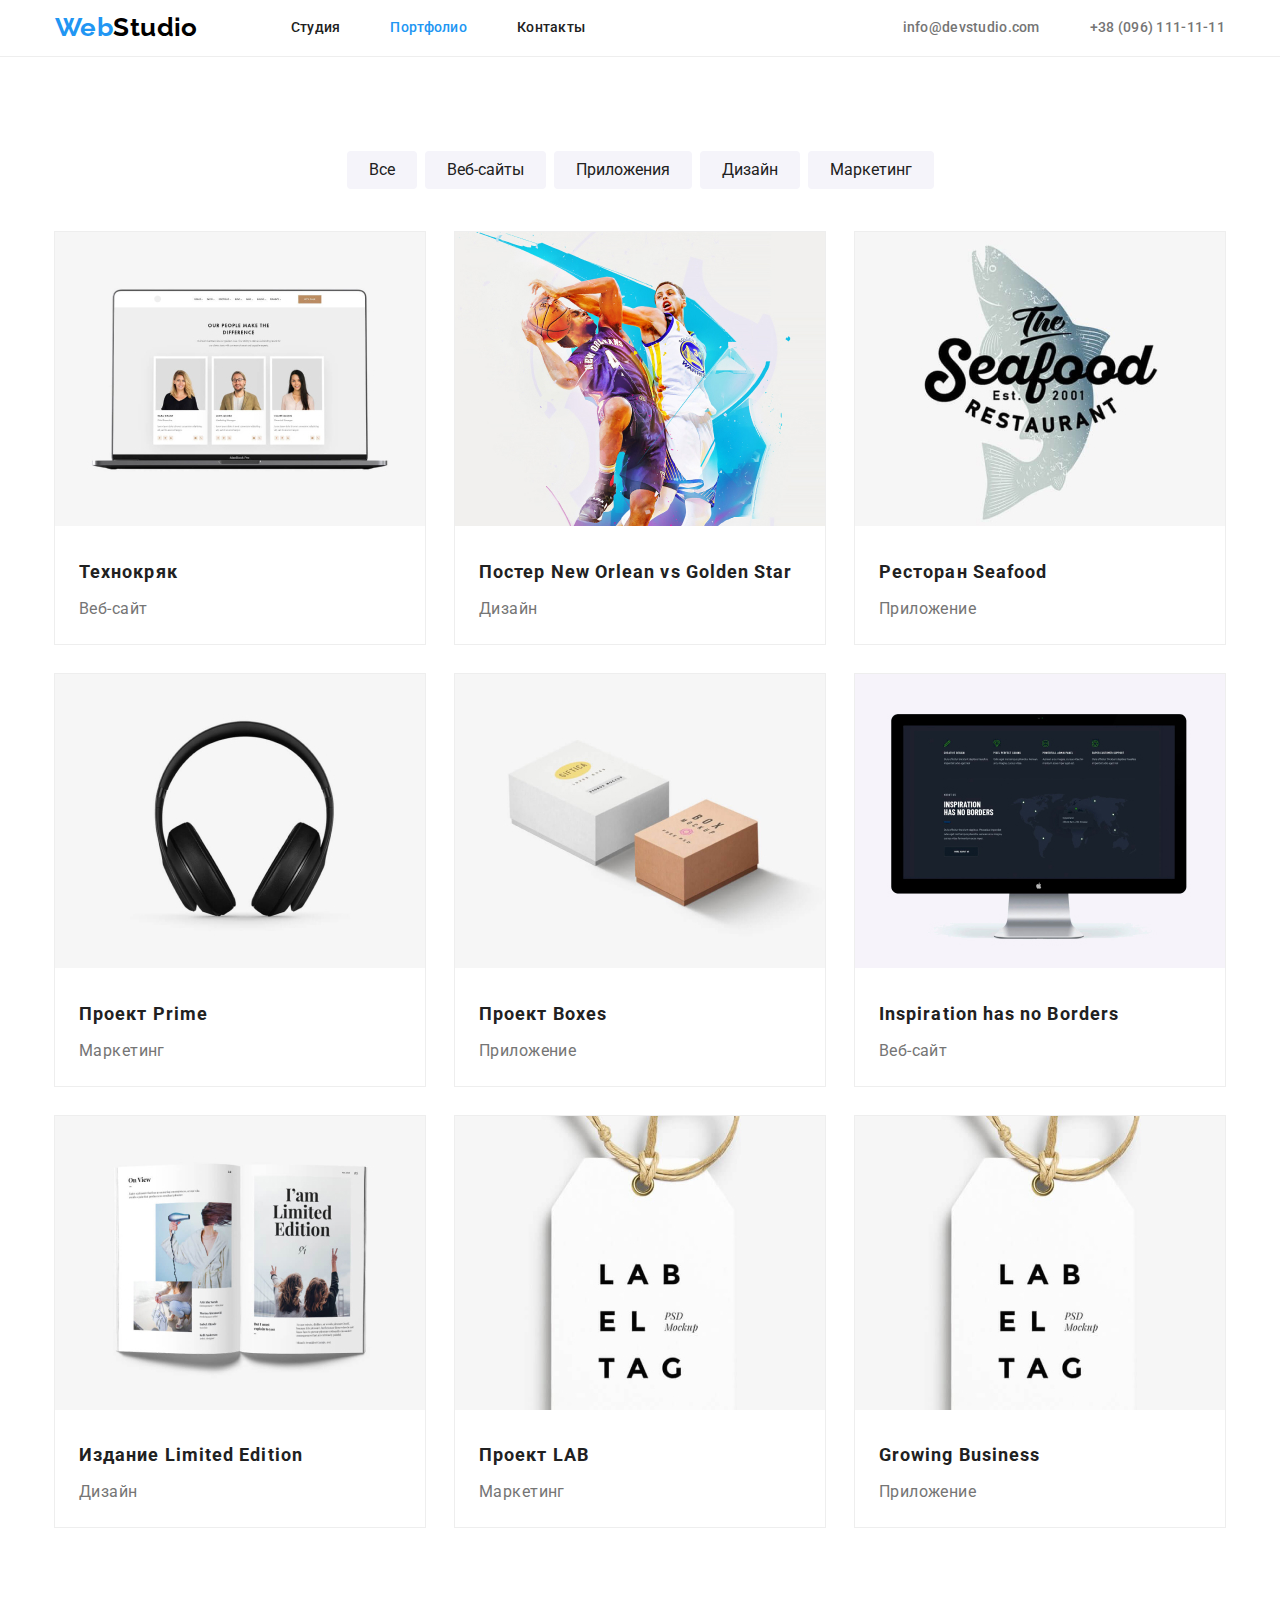
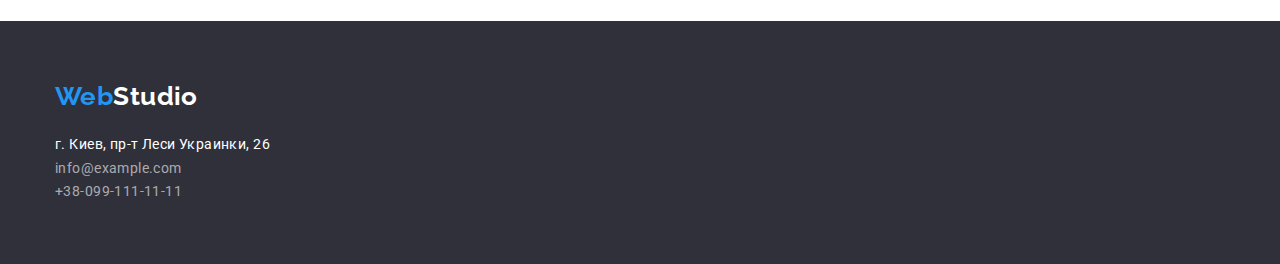
==== commit 84268750: "Исправление ошибок" ====
--- a/portfolio.html
+++ b/portfolio.html
@@ -20,157 +20,177 @@
     <!--Шапка сайта-->
     <header class="header">
       <div class="container menu">
-      <nav class="nav">
-        <a href="./index.html" class="logo"
-          ><span class="accent-logo">Web</span>Studio</a
-        >
+        <nav class="nav">
+          <a href="./index.html" class="logo"
+            ><span class="accent-logo">Web</span>Studio</a
+          >
 
-        <ul class="site-nav list">
-          <li class="item"><a href="./index.html" class="link">Студия</a></li>
-          <li class="item"><a href="./portfolio.html" class="link-current">Портфолио</a></li>
-          <li class="item"><a href=" " class="link">Контакты</a></li>
+          <ul class="site-nav list">
+            <li class="item"><a href="./index.html" class="link">Студия</a></li>
+            <li class="item">
+              <a href="./portfolio.html" class="link-current">Портфолио</a>
+            </li>
+            <li class="item"><a href=" " class="link">Контакты</a></li>
+          </ul>
+        </nav>
+
+        <ul class="adress list">
+          <li class="item">
+            <a href="mailto:info@devstudio.com" class="email-tel"
+              >info@devstudio.com</a
+            >
+          </li>
+          <li class="item">
+            <a href="tel:+38096-111-11-11" class="email-tel"
+              >+38 (096) 111-11-11</a
+            >
+          </li>
         </ul>
-      </nav>
-
-      <ul class="adress list">
-        <li class="item">
-          <a href="mailto:info@devstudio.com" class="email-tel"
-            >info@devstudio.com</a
-          >
-        </li >
-        <li class="item">
-          <a href="tel:+38096-111-11-11" class="email-tel"
-            >+38 (096) 111-11-11</a
-          >
-        </li>
-      </ul>
-    </div>
+      </div>
     </header>
     <main>
       <!--Портфолио-->
       <!-- <h1>Виды работ</h1> -->
       <div class="container-filter">
-      <ul class="portfolio list">
-        <li class="filter"><button type="button" class="button">Все</button></li>
-        <li class="filter"><button type="button" class="button">Веб-сайты</button></li>
-        <li class="filter"><button type="button" class="button">Приложения</button></li>
-        <li class="filter"><button type="button" class="button">Дизайн</button></li>
-        <li class="filter"><button type="button" class="button">Маркетинг</button></li>
-      </ul>
-    </div>
-      <section>
-        <div class="container">
-        <ul class="list-gallery list">
-          <li class="gallery">
-            <a href="" class="picture"
-              ><img
-                src="./portfolio_images/img1.jpg"
-                alt="фото людей"
-                width="370"
-              />
-            </a>
-            <h3 class="name-project">Технокряк</h3>
-            <p class="name-work">Веб-сайт</p>
+        <ul class="portfolio list">
+          <li class="filter">
+            <button type="button" class="button">Все</button>
           </li>
-          <li class="gallery">
-            <a href="" class="picture"
-              ><img
-                src="./portfolio_images/img2.jpg"
-                alt="спортсмены"
-                width="370"
-              />
-            </a>
-            <h3 class="name-project">Постер New Orlean vs Golden Star</h3>
-            <p class="name-work">Дизайн</p>
+          <li class="filter">
+            <button type="button" class="button">Веб-сайты</button>
           </li>
-          <li class="gallery">
-            <a href="" class="picture"
-              ><img
-                src="./portfolio_images/img3.jpg"
-                alt="лого ресторана"
-                width="370"
-              />
-            </a>
-            <h3 class="name-project">Ресторан Seafood</h3>
-            <p class="name-work">Приложение</p>
+          <li class="filter">
+            <button type="button" class="button">Приложения</button>
           </li>
-          <li class="gallery">
-            <a href="" class="picture"
-              ><img
-                src="./portfolio_images/img4.jpg"
-                alt="наушники"
-                width="370"
-              />
-            </a>
-            <h3 class="name-project">Проект Prime</h3>
-            <p class="name-work">Маркетинг</p>
+          <li class="filter">
+            <button type="button" class="button">Дизайн</button>
           </li>
-          <li class="gallery">
-            <a href="" class="picture"
-              ><img
-                src="./portfolio_images/img5.jpg"
-                alt="коробки"
-                width="370"
-              />
-            </a>
-            <h3 class="name-project">Проект Boxes</h3>
-            <p class="name-work">Приложение</p>
-          </li>
-          <li class="gallery">
-            <a href="" class="picture"
-              ><img
-                src="./portfolio_images/img6.jpg"
-                alt="монитор"
-                width="370"
-              />
-            </a>
-            <h3 class="name-project">Inspiration has no Borders</h3>
-            <p class="name-work">Веб-сайт</p>
-          </li>
-          <li class="gallery">
-            <a href="" class="picture"
-              ><img
-                src="./portfolio_images/img7.jpg"
-                alt="журнал"
-                width="370"
-              />
-            </a>
-            <h3 class="name-project">Издание Limited Edition</h3>
-            <p class="name-work">Дизайн</p>
-          </li>
-          <li class="gallery">
-            <a href="" class="picture"
-              ><img src="./portfolio_images/img8.jpg" alt="лэйба" width="370" />
-            </a>
-            <h3 class="name-project">Проект LAB</h3>
-            <p class="name-work">Маркетинг</p>
-          </li>
-          <li class="gallery">
-            <a href="" class="picture"
-              ><img
-                src="./portfolio_images/img9.jpg"
-                alt="наушники"
-                width="370"
-              />
-            </a>
-            <h3 class="name-project">Growing Business</h3>
-            <p class="name-work">Приложение</p>
+          <li class="filter">
+            <button type="button" class="button">Маркетинг</button>
           </li>
         </ul>
       </div>
+      <section class="section-gallery">
+        <div class="container">
+          <ul class="list-gallery list">
+            <li class="gallery">
+              <a href="" class="picture"
+                ><img
+                  src="./portfolio_images/img1.jpg"
+                  alt="фото людей"
+                  width="370"
+                />
+              </a>
+              <h3 class="name-project">Технокряк</h3>
+              <p class="name-work">Веб-сайт</p>
+            </li>
+            <li class="gallery">
+              <a href="" class="picture"
+                ><img
+                  src="./portfolio_images/img2.jpg"
+                  alt="спортсмены"
+                  width="370"
+                />
+              </a>
+              <h3 class="name-project">Постер New Orlean vs Golden Star</h3>
+              <p class="name-work">Дизайн</p>
+            </li>
+            <li class="gallery">
+              <a href="" class="picture"
+                ><img
+                  src="./portfolio_images/img3.jpg"
+                  alt="лого ресторана"
+                  width="370"
+                />
+              </a>
+              <h3 class="name-project">Ресторан Seafood</h3>
+              <p class="name-work">Приложение</p>
+            </li>
+            <li class="gallery">
+              <a href="" class="picture"
+                ><img
+                  src="./portfolio_images/img4.jpg"
+                  alt="наушники"
+                  width="370"
+                />
+              </a>
+              <h3 class="name-project">Проект Prime</h3>
+              <p class="name-work">Маркетинг</p>
+            </li>
+            <li class="gallery">
+              <a href="" class="picture"
+                ><img
+                  src="./portfolio_images/img5.jpg"
+                  alt="коробки"
+                  width="370"
+                />
+              </a>
+              <h3 class="name-project">Проект Boxes</h3>
+              <p class="name-work">Приложение</p>
+            </li>
+            <li class="gallery">
+              <a href="" class="picture"
+                ><img
+                  src="./portfolio_images/img6.jpg"
+                  alt="монитор"
+                  width="370"
+                />
+              </a>
+              <h3 class="name-project">Inspiration has no Borders</h3>
+              <p class="name-work">Веб-сайт</p>
+            </li>
+            <li class="gallery">
+              <a href="" class="picture"
+                ><img
+                  src="./portfolio_images/img7.jpg"
+                  alt="журнал"
+                  width="370"
+                />
+              </a>
+              <h3 class="name-project">Издание Limited Edition</h3>
+              <p class="name-work">Дизайн</p>
+            </li>
+            <li class="gallery">
+              <a href="" class="picture"
+                ><img
+                  src="./portfolio_images/img8.jpg"
+                  alt="лэйба"
+                  width="370"
+                />
+              </a>
+              <h3 class="name-project">Проект LAB</h3>
+              <p class="name-work">Маркетинг</p>
+            </li>
+            <li class="gallery">
+              <a href="" class="picture"
+                ><img
+                  src="./portfolio_images/img9.jpg"
+                  alt="наушники"
+                  width="370"
+                />
+              </a>
+              <h3 class="name-project">Growing Business</h3>
+              <p class="name-work">Приложение</p>
+            </li>
+          </ul>
+        </div>
       </section>
     </main>
     <!--Футер-->
     <footer class="footer">
-      <div class="container"> 
-      <a href="/" class="logo"><span class="accent-logo">Web</span>Studio</a>
-      <address class="adress">
-        г. Киев, пр-т Леси Украинки, 26 <br />
-        <a href="mailto:info@example.com" class="email-tel">info@example.com</a>
-        <br />
-        <a href="tel:+38-099-111-11-11" class="email-tel">+38-099-111-11-11</a>
-      </address>
-    </div> 
+      <div class="container">
+        <a href="/" class="logo"><span class="accent-logo">Web</span>Studio</a>
+        <address class="adress">
+          г. Киев, пр-т Леси Украинки, 26 <br />
+          <a href="mailto:info@example.com" class="email-tel"
+            >info@example.com</a
+          >
+          <br />
+          <a href="tel:+38-099-111-11-11" class="email-tel"
+            >+38-099-111-11-11</a
+          >
+        </address>
+      </div>
     </footer>
   </body>
 </html>
--- a/css/style.css
+++ b/css/style.css
@@ -12,11 +12,11 @@
 
 .header {
   background-color: var(--background-header);
-  outline: 1px solid red;
+  border-bottom: 1px solid #eeeeee;
 }
 
 .body {
-  background-color: var(--primary-background-color);
+  /* background-color: var(--primary-background-color); */
   color: var(--primary-text-colour);
   font-family: Roboto, sans-serif;
   font-size: 14px;
@@ -31,7 +31,7 @@
 }
 
 .logo {
-   color: #000000;
+  color: #000000;
   font-family: Raleway, sans-serif;
   font-style: normal;
   font-weight: 700;
@@ -43,8 +43,7 @@
 footer .logo {
   color: #ffffff;
   font-family: Raleway, sans-serif;
-  padding-top: 60px;
-  margin-bottom: 20px;
+  padding-bottom: 20px;
   display: block;
 }
 
@@ -54,17 +53,20 @@
   margin: 0;
 }
 
- .section-feature .list {
-  display: flex;
-  justify-content: space-between;
-    }
-
-  .section .list {
-    display: flex;
-    justify-content: space-between;
-  } 
-
-  
+.list-feature {
+  display: flex;
+  flex: flex-wrap;
+}
+
+.feature {
+  width: calc ((100%-90px)/4);
+  margin-right: 30px;
+}
+
+.feature:nth-child(4n) {
+  margin-right: 0;
+}
+
 .header .email-tel {
   color: var(--primary-text-colour);
   font-weight: 500;
@@ -80,7 +82,7 @@
 
 .section-team {
   background-color: var(--sec-background-color);
-  }
+}
 
 .link {
   display: block;
@@ -92,7 +94,6 @@
   line-height: 1.14;
   letter-spacing: 0.02em;
   text-decoration: none;
-   
 }
 
 .link:hover,
@@ -116,15 +117,17 @@
   font-size: 36px;
   line-height: 1.17;
   text-align: center;
-  margin-top: 94px;
-  margin-bottom: 50px;
+  margin: 0;
+  padding-top: 94px;
+  padding-bottom: 50px;
 }
 
 .hero {
   background-color: var(--background-footer-hero);
   text-align: center;
-  margin-bottom: 94px;
-  outline: 1px solid red;
+  padding-top: 200px;
+  padding-bottom: 210px;
+  /* outline: 1px solid red; */
 }
 .hero-title {
   color: #ffffff;
@@ -133,17 +136,17 @@
   line-height: 1.36;
   letter-spacing: 0.06em;
   text-transform: uppercase;
-  padding-top: 200px;
-  margin-top: 0;
-  margin-bottom: 30px;
-  outline: 1px solid red;
+  margin: 0;
+  padding-bottom: 30px;
+  /* outline: 1px solid red; */
 }
 
 .section {
   padding-bottom: 94px;
 }
 .section-feature {
-  margin-bottom: 103px;
+  padding-bottom: 94px;
+  padding-top: 94px;
 }
 
 .section-feature .list-title {
@@ -152,8 +155,8 @@
   font-weight: 700;
   line-height: 1.14;
   text-transform: uppercase;
-  margin-top: 0;
-  margin-bottom: 10px;
+  margin: 0;
+  padding-bottom: 10px;
 }
 
 .section-team .list-title {
@@ -162,8 +165,9 @@
   font-weight: 500;
   font-size: 16px;
   line-height: 1.19;
-  margin-top: 30;
-  margin-bottom: 10px;
+  margin: 0;
+  padding-top: 30px;
+  padding-bottom: 10px;
 }
 
 .section-team .text {
@@ -177,6 +181,8 @@
 
 .footer {
   background-color: var(--background-footer-hero);
+  padding-top: 60px;
+  padding-bottom: 60px;
 }
 
 .adress {
@@ -188,7 +194,6 @@
 
 .footer .adress {
   display: block;
-  padding-bottom: 60px;
 }
 
 .footer .email-tel {
@@ -208,6 +213,7 @@
   font-size: 16px;
   line-height: 1.62;
   font-family: inherit;
+  border: none;
 }
 .button:hover,
 .button:focus {
@@ -226,15 +232,14 @@
   line-height: 1.87;
   letter-spacing: 0.06em;
   font-family: inherit;
-  margin-bottom: 200px;
-  outline: 1px solid red;
+  /* outline: 1px solid red; */
 }
 
 .name-work {
   font-size: 16px;
   line-height: 1.87;
   padding-bottom: 20px;
-  margin-left: 24px;
+  padding-left: 24px;
 }
 .name-project {
   color: var(--title-text-colour);
@@ -242,37 +247,37 @@
   font-size: 18px;
   line-height: 2;
   letter-spacing: 0.06em;
-  margin-top: 20px;
-  margin-bottom: 4px;
-  margin-left: 24px;
-
+  padding-top: 20px;
+  padding-bottom: 4px;
+  padding-left: 24px;
+  margin: 0px;
 }
 
 .container {
- width: 1200px; 
- padding-left: 15px;
- padding-right: 15px;
- margin-left: auto;
- margin-right: auto;
- outline: 1px solid red;
+  width: 1200px;
+  padding-left: 15px;
+  padding-right: 15px;
+  margin-left: auto;
+  margin-right: auto;
+  /* outline: 1px solid red; */
 }
 
 .container-filter {
-  width: 611px;
   margin-left: auto;
- margin-right: auto;
- outline: 1px solid red;
+  margin-right: auto;
+  /* outline: 1px solid red; */
 }
 .container-filter .list {
   display: flex;
+  justify-content: center;
   margin-top: 94px;
   margin-bottom: 43px;
 }
 
- p {
+p {
   margin-top: 0;
   margin-bottom: 0;
-} 
+}
 .nav {
   display: flex;
   align-items: center;
@@ -294,32 +299,32 @@
   align-items: center;
 }
 
-.list .feature + .feature {
-  margin-left: 30px;
+.section-gallery {
+  padding-bottom: 94px;
 }
 
 .list-gallery {
   display: flex;
   flex-wrap: wrap;
- 
 }
 
 .gallery {
-  width: calc ((100%-60px)/3);
+  width: calc((100% - 30px * 2) / 3);
   margin-right: 30px;
   margin-bottom: 30px;
+  outline: 1px solid #eeeeee;
 }
 
 .gallery:nth-child(3n) {
   margin-right: 0;
 }
 
-.gallery:nth-last-child(-n+3) {
+.gallery:nth-last-child(-n + 3) {
   margin-bottom: 0;
 }
- /* .picture {
-  display: block;
-}  */
+.picture {
+  display: inline-block;
+}
 
 .portfolio .filter + .filter {
   margin-left: 8px;
@@ -327,38 +332,26 @@
 .list-example {
   display: flex;
   flex: flex-wrap;
-  
 }
 .example {
-  width: calc ((100%-60)/3);
+  width: calc((100% - 30px * 2) / 3);
   margin-right: 30px;
-
+}
 .example:nth-child(3n) {
   margin-right: 0;
 }
 
 .list-team {
   display: flex;
-  /* flex-wrap: wrap; */
-  }
+  flex-wrap: wrap;
+  padding-bottom: 94px;
+}
 
 .team {
-  width: calc ((100%-90)/4);
+  width: calc((100% - 30px * 3) / 4);
   margin-right: 30px;
-  /* display: inline-block; */
+  background-color: #ffffff;
 }
 .team:nth-child(4n) {
   margin-right: 0;
 }
-
-
-/*цвет лого #2196F3 и #000000 */
-/*основной цвет шапки и тела #212121 */
-/*цвет телефона #757575 */
-/* вторичный цвет #757575  */
-/*белого фона #FFFFFF*/
-/*цвет емайл и телефона в футере rgba(255, 255, 255, 0.6)*/
-/* основной цвет фона #E5E5E5 */
-/* дополнительный цвет фона #F5F4FA */
-/* цвет фона футера #2F303A */
-/* цвет фона хедера #FFFFFF */
